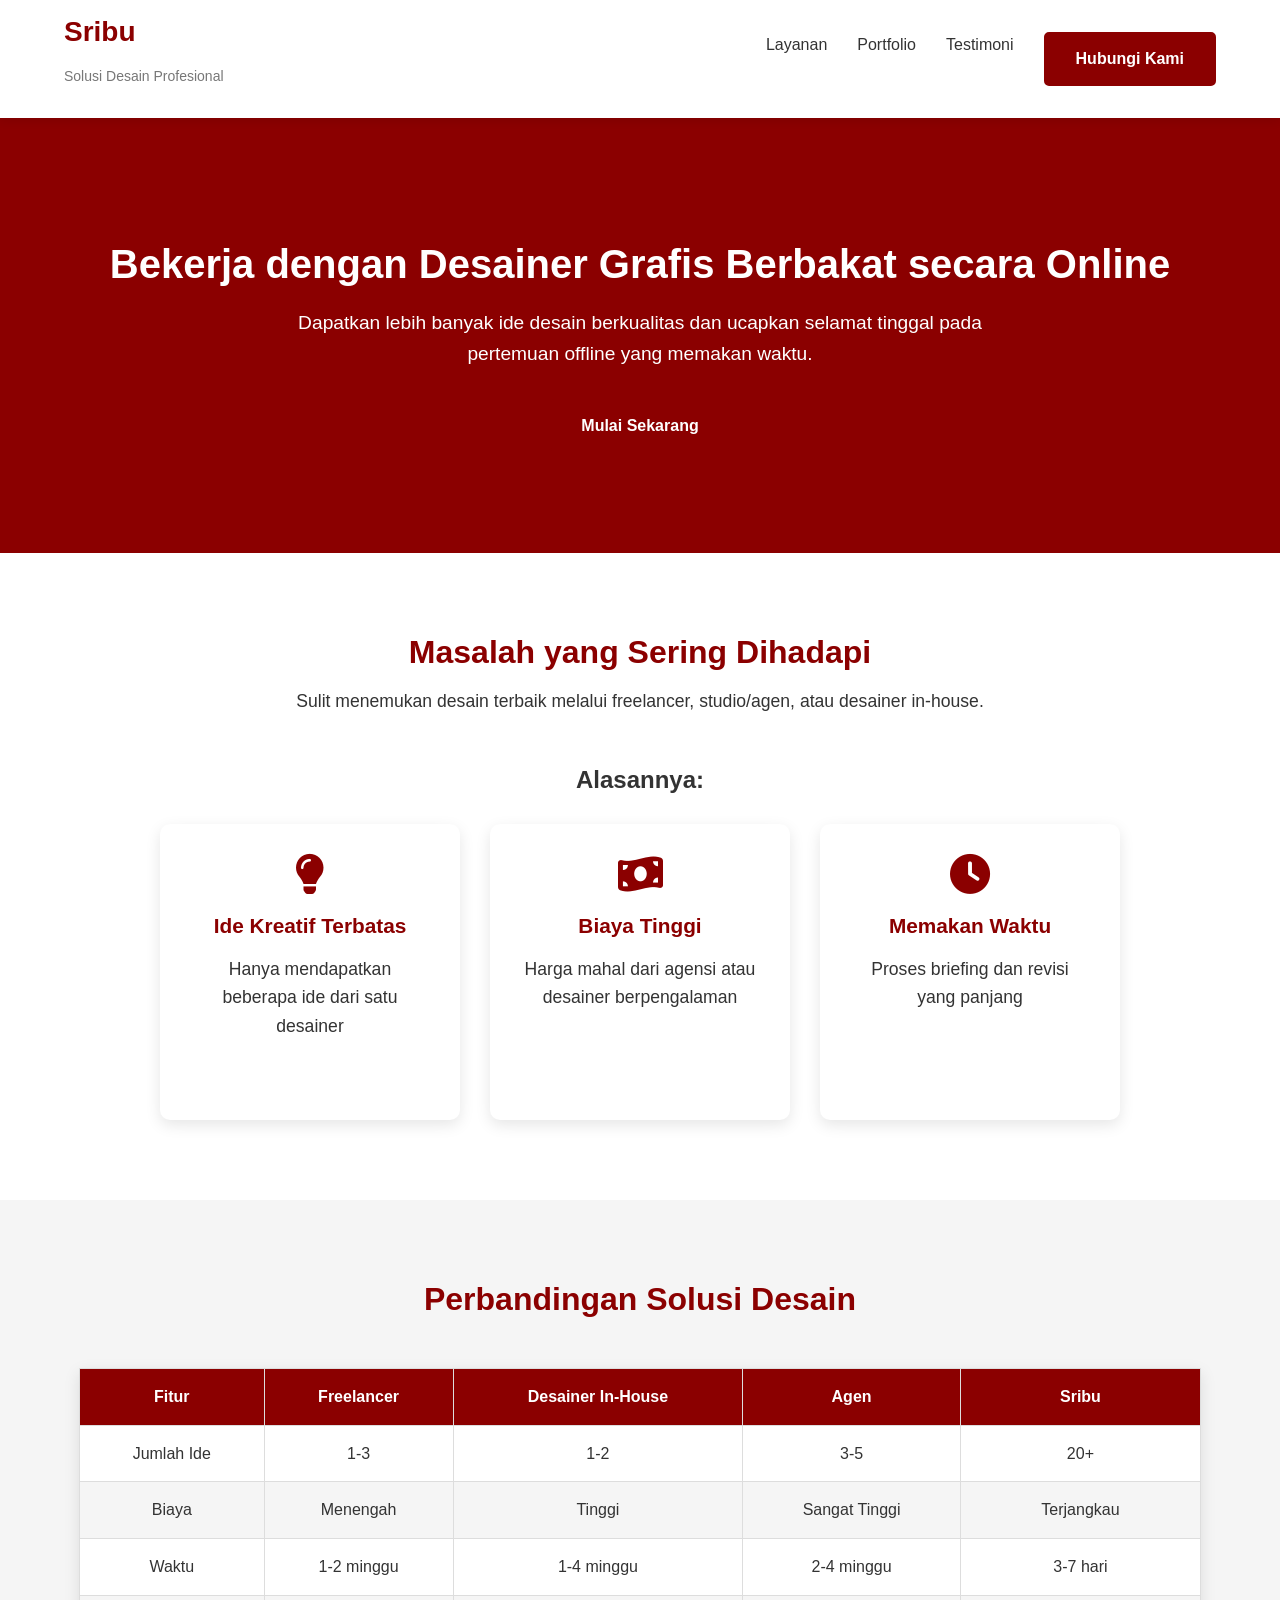
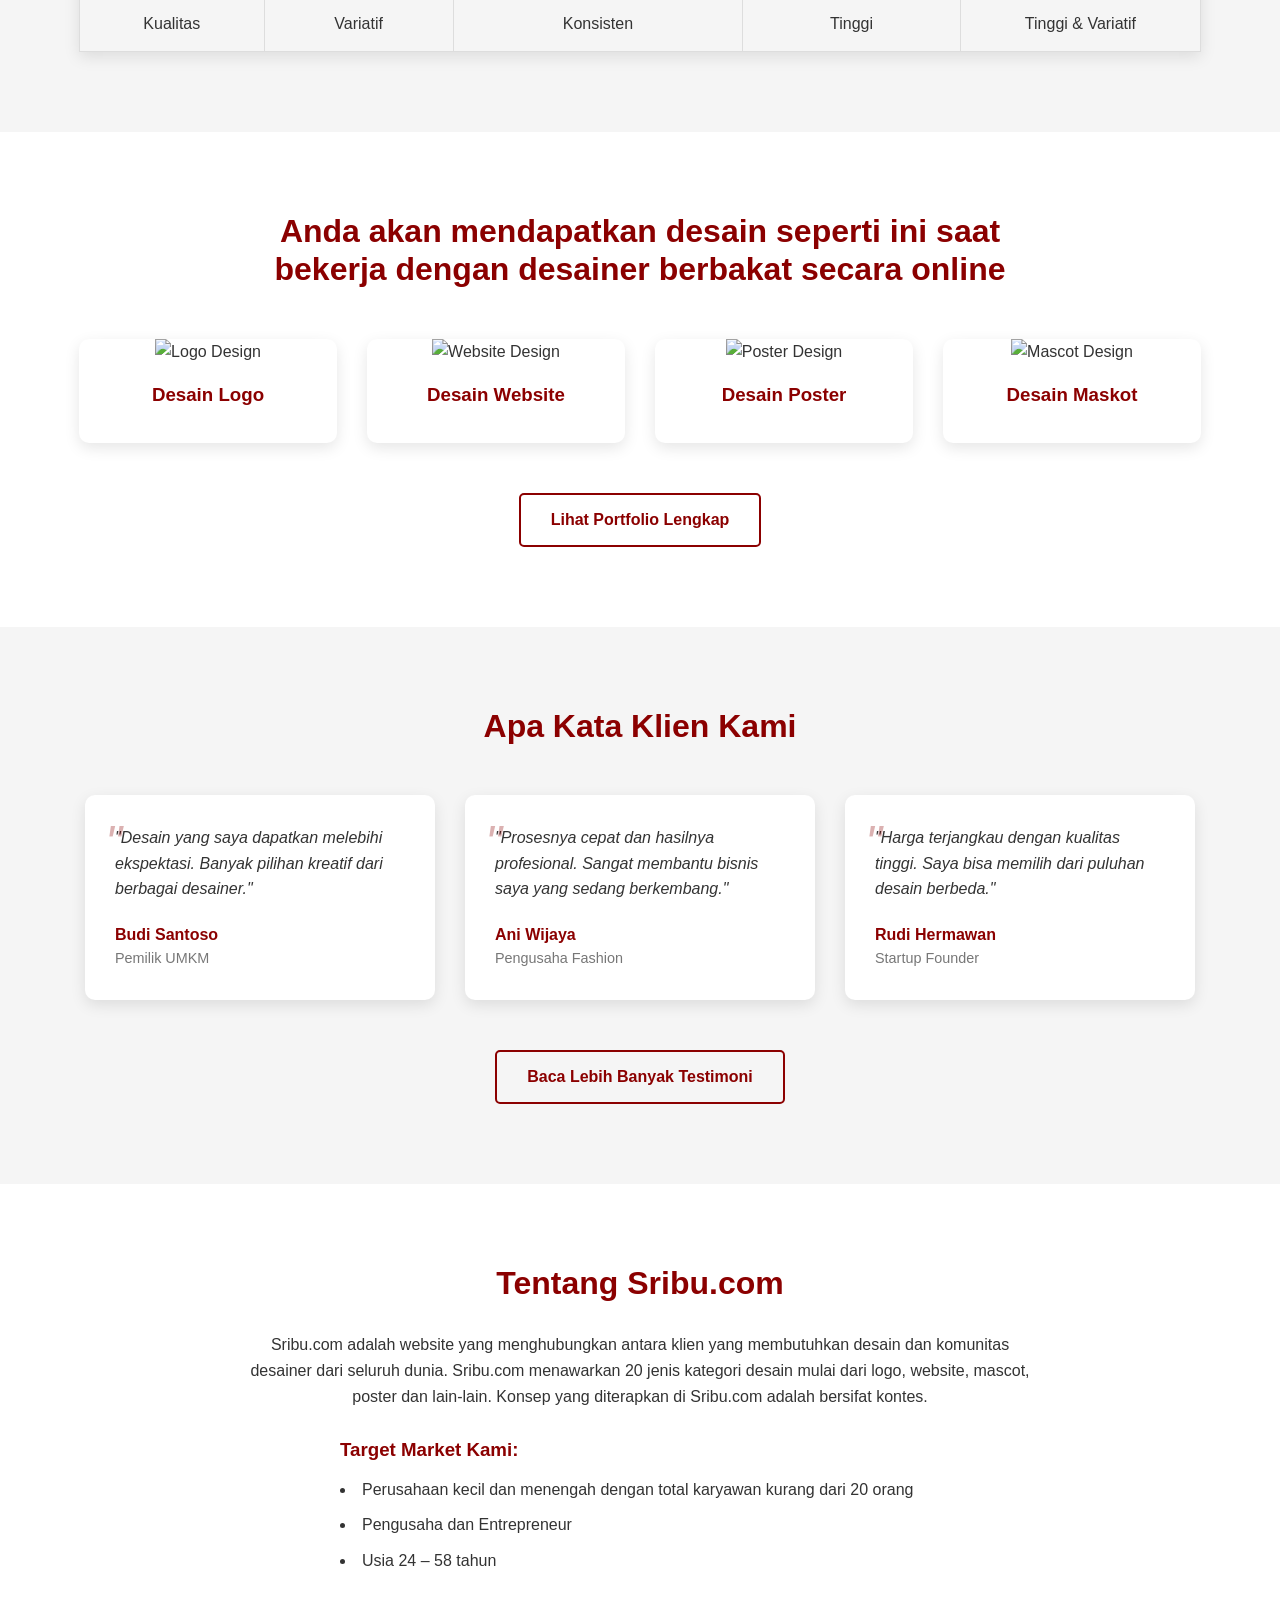
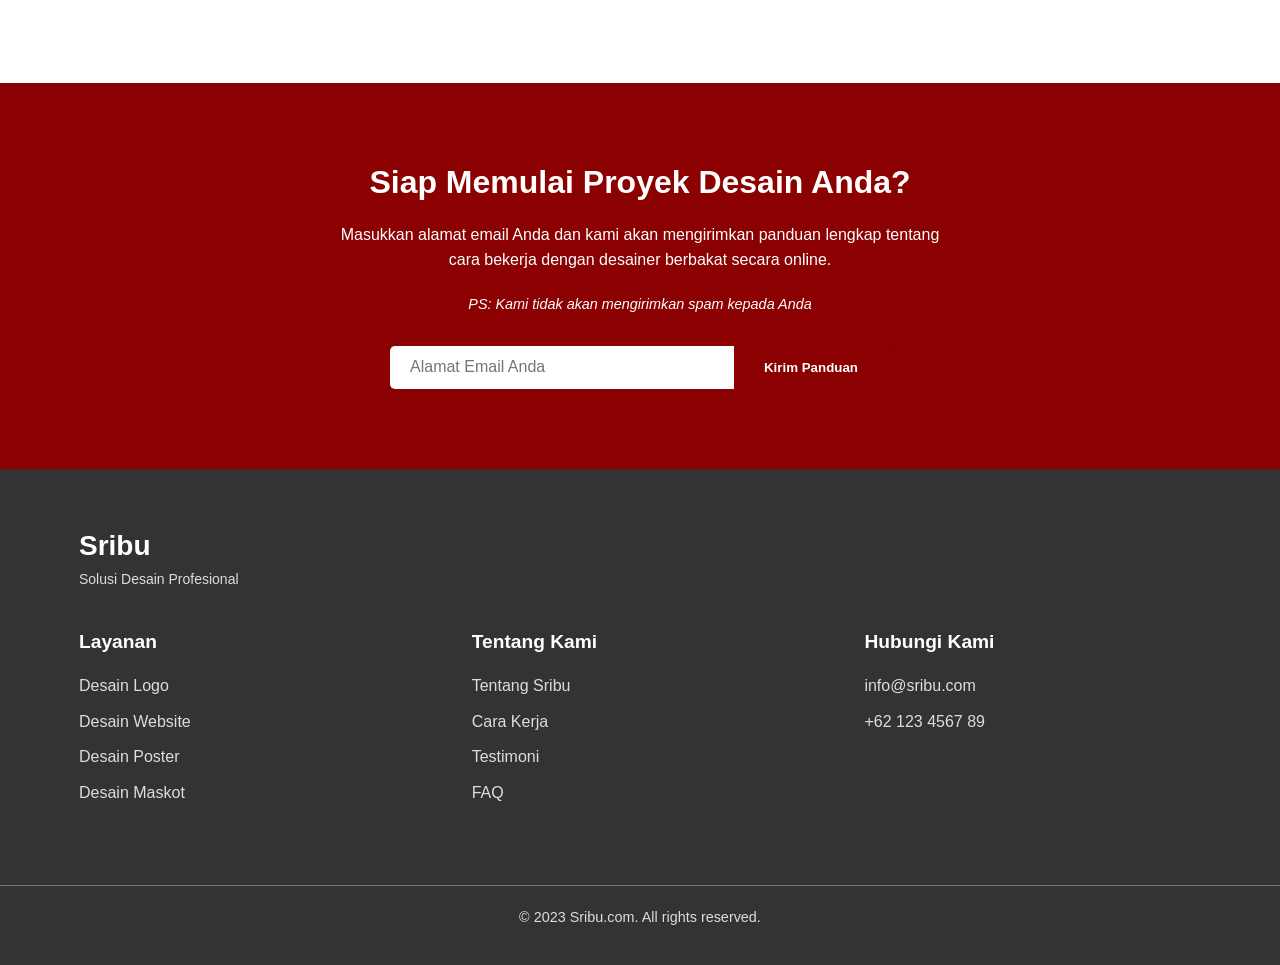
==== index.html @ cde631a0 "membuat portofolio sribu lencer" ====
<!DOCTYPE html>
<html lang="id">
<head>
    <meta charset="UTF-8">
    <meta name="viewport" content="width=device-width, initial-scale=1.0">
    <title>Sribu.com - Bekerja dengan Desainer Grafis Berbakat secara Online</title>
    <link rel="stylesheet" href="styles.css">
    <link rel="stylesheet" href="https://cdnjs.cloudflare.com/ajax/libs/font-awesome/6.0.0-beta3/css/all.min.css">
</head>
<body>
    <header>
        <div class="container">
            <div class="logo">
                <h1>Sribu</h1>
                <p>Solusi Desain Profesional</p>
            </div>
            <nav>
                <ul>
                    <li><a href="#services">Layanan</a></li>
                    <li><a href="#portfolio">Portfolio</a></li>
                    <li><a href="#testimonials">Testimoni</a></li>
                    <li><a href="#contact" class="cta-button">Hubungi Kami</a></li>
                </ul>
            </nav>
        </div>
    </header>

    <section class="hero">
        <div class="container">
            <h1>Bekerja dengan Desainer Grafis Berbakat secara Online</h1>
            <p class="subheading">Dapatkan lebih banyak ide desain berkualitas dan ucapkan selamat tinggal pada pertemuan offline yang memakan waktu.</p>
            <a href="#contact" class="cta-button">Mulai Sekarang</a>
        </div>
    </section>

    <section id="problem" class="problem-section">
        <div class="container">
            <h2>Masalah yang Sering Dihadapi</h2>
            <p>Sulit menemukan desain terbaik melalui freelancer, studio/agen, atau desainer in-house.</p>
            
            <div class="reasons">
                <h3>Alasannya:</h3>
                <div class="reason-cards">
                    <div class="card">
                        <i class="fas fa-lightbulb"></i>
                        <h4>Ide Kreatif Terbatas</h4>
                        <p>Hanya mendapatkan beberapa ide dari satu desainer</p>
                    </div>
                    <div class="card">
                        <i class="fas fa-money-bill-wave"></i>
                        <h4>Biaya Tinggi</h4>
                        <p>Harga mahal dari agensi atau desainer berpengalaman</p>
                    </div>
                    <div class="card">
                        <i class="fas fa-clock"></i>
                        <h4>Memakan Waktu</h4>
                        <p>Proses briefing dan revisi yang panjang</p>
                    </div>
                </div>
            </div>
        </div>
    </section>

    <section id="comparison" class="comparison-section">
        <div class="container">
            <h2>Perbandingan Solusi Desain</h2>
            <div class="comparison-table">
                <table>
                    <thead>
                        <tr>
                            <th>Fitur</th>
                            <th>Freelancer</th>
                            <th>Desainer In-House</th>
                            <th>Agen</th>
                            <th>Sribu</th>
                        </tr>
                    </thead>
                    <tbody>
                        <tr>
                            <td>Jumlah Ide</td>
                            <td>1-3</td>
                            <td>1-2</td>
                            <td>3-5</td>
                            <td>20+</td>
                        </tr>
                        <tr>
                            <td>Biaya</td>
                            <td>Menengah</td>
                            <td>Tinggi</td>
                            <td>Sangat Tinggi</td>
                            <td>Terjangkau</td>
                        </tr>
                        <tr>
                            <td>Waktu</td>
                            <td>1-2 minggu</td>
                            <td>1-4 minggu</td>
                            <td>2-4 minggu</td>
                            <td>3-7 hari</td>
                        </tr>
                        <tr>
                            <td>Kualitas</td>
                            <td>Variatif</td>
                            <td>Konsisten</td>
                            <td>Tinggi</td>
                            <td>Tinggi & Variatif</td>
                        </tr>
                    </tbody>
                </table>
            </div>
        </div>
    </section>

    <section id="portfolio" class="portfolio-section">
        <div class="container">
            <h2>Anda akan mendapatkan desain seperti ini saat bekerja dengan desainer berbakat secara online</h2>
            <div class="portfolio-grid">
                <div class="portfolio-item">
                    <img src="https://via.placeholder.com/300x200?text=Logo+Design" alt="Logo Design">
                    <h3>Desain Logo</h3>
                </div>
                <div class="portfolio-item">
                    <img src="https://via.placeholder.com/300x200?text=Website+Design" alt="Website Design">
                    <h3>Desain Website</h3>
                </div>
                <div class="portfolio-item">
                    <img src="https://via.placeholder.com/300x200?text=Poster+Design" alt="Poster Design">
                    <h3>Desain Poster</h3>
                </div>
                <div class="portfolio-item">
                    <img src="https://via.placeholder.com/300x200?text=Mascot+Design" alt="Mascot Design">
                    <h3>Desain Maskot</h3>
                </div>
            </div>
            <a href="https://www.sribu.com/id/portfolio" class="cta-button-outline" target="_blank">Lihat Portfolio Lengkap</a>
        </div>
    </section>

    <section id="testimonials" class="testimonials-section">
        <div class="container">
            <h2>Apa Kata Klien Kami</h2>
            <div class="testimonial-cards">
                <div class="testimonial-card">
                    <div class="quote">"Desain yang saya dapatkan melebihi ekspektasi. Banyak pilihan kreatif dari berbagai desainer."</div>
                    <div class="client">
                        <div class="client-name">Budi Santoso</div>
                        <div class="client-company">Pemilik UMKM</div>
                    </div>
                </div>
                <div class="testimonial-card">
                    <div class="quote">"Prosesnya cepat dan hasilnya profesional. Sangat membantu bisnis saya yang sedang berkembang."</div>
                    <div class="client">
                        <div class="client-name">Ani Wijaya</div>
                        <div class="client-company">Pengusaha Fashion</div>
                    </div>
                </div>
                <div class="testimonial-card">
                    <div class="quote">"Harga terjangkau dengan kualitas tinggi. Saya bisa memilih dari puluhan desain berbeda."</div>
                    <div class="client">
                        <div class="client-name">Rudi Hermawan</div>
                        <div class="client-company">Startup Founder</div>
                    </div>
                </div>
            </div>
            <a href="https://www.sribu.com/id/testimonials" class="cta-button-outline" target="_blank">Baca Lebih Banyak Testimoni</a>
        </div>
    </section>

    <section id="about" class="about-section">
        <div class="container">
            <h2>Tentang Sribu.com</h2>
            <p>Sribu.com adalah website yang menghubungkan antara klien yang membutuhkan desain dan komunitas desainer dari seluruh dunia. Sribu.com menawarkan 20 jenis kategori desain mulai dari logo, website, mascot, poster dan lain-lain. Konsep yang diterapkan di Sribu.com adalah bersifat kontes.</p>
            
            <div class="target-market">
                <h3>Target Market Kami:</h3>
                <ul>
                    <li>Perusahaan kecil dan menengah dengan total karyawan kurang dari 20 orang</li>
                    <li>Pengusaha dan Entrepreneur</li>
                    <li>Usia 24 – 58 tahun</li>
                </ul>
            </div>
        </div>
    </section>

    <section id="contact" class="contact-section">
        <div class="container">
            <h2>Siap Memulai Proyek Desain Anda?</h2>
            <p>Masukkan alamat email Anda dan kami akan mengirimkan panduan lengkap tentang cara bekerja dengan desainer berbakat secara online.</p>
            <p class="small-text"><em>PS: Kami tidak akan mengirimkan spam kepada Anda</em></p>
            
            <form id="email-form">
                <input type="email" placeholder="Alamat Email Anda" required>
                <button type="submit" class="cta-button">Kirim Panduan</button>
            </form>
        </div>
    </section>

    <footer>
        <div class="container">
            <div class="footer-logo">
                <h2>Sribu</h2>
                <p>Solusi Desain Profesional</p>
            </div>
            <div class="footer-links">
                <div class="links-column">
                    <h3>Layanan</h3>
                    <ul>
                        <li><a href="#">Desain Logo</a></li>
                        <li><a href="#">Desain Website</a></li>
                        <li><a href="#">Desain Poster</a></li>
                        <li><a href="#">Desain Maskot</a></li>
                    </ul>
                </div>
                <div class="links-column">
                    <h3>Tentang Kami</h3>
                    <ul>
                        <li><a href="#">Tentang Sribu</a></li>
                        <li><a href="#">Cara Kerja</a></li>
                        <li><a href="#">Testimoni</a></li>
                        <li><a href="#">FAQ</a></li>
                    </ul>
                </div>
                <div class="links-column">
                    <h3>Hubungi Kami</h3>
                    <ul>
                        <li><a href="mailto:info@sribu.com">info@sribu.com</a></li>
                        <li><a href="tel:+62123456789">+62 123 4567 89</a></li>
                    </ul>
                </div>
            </div>
        </div>
        <div class="copyright">
            <p>&copy; 2023 Sribu.com. All rights reserved.</p>
        </div>
    </footer>

    <script src="script.js"></script>
</body>
</html>
---- styles.css ----
/* Global Styles */
:root {
    --primary-color: #8B0000; /* Dark red */
    --secondary-color: #FFFFFF; /* White */
    --accent-color: #FF6B6B;
    --text-color: #333333;
    --light-gray: #F5F5F5;
    --medium-gray: #DDDDDD;
    --dark-gray: #777777;
}

* {
    margin: 0;
    padding: 0;
    box-sizing: border-box;
    font-family: 'Segoe UI', Tahoma, Geneva, Verdana, sans-serif;
}

body {
    color: var(--text-color);
    line-height: 1.6;
}

.container {
    width: 90%;
    max-width: 1200px;
    margin: 0 auto;
    padding: 0 15px;
}

h1, h2, h3, h4 {
    margin-bottom: 1rem;
    line-height: 1.2;
}

p {
    margin-bottom: 1rem;
}

a {
    text-decoration: none;
    color: inherit;
}

.cta-button {
    display: inline-block;
    background-color: var(--primary-color);
    color: var(--secondary-color);
    padding: 12px 30px;
    border-radius: 5px;
    font-weight: bold;
    transition: all 0.3s ease;
    border: 2px solid var(--primary-color);
}

.cta-button:hover {
    background-color: transparent;
    color: var(--primary-color);
}

.cta-button-outline {
    display: inline-block;
    background-color: transparent;
    color: var(--primary-color);
    padding: 12px 30px;
    border-radius: 5px;
    font-weight: bold;
    transition: all 0.3s ease;
    border: 2px solid var(--primary-color);
    margin-top: 20px;
}

.cta-button-outline:hover {
    background-color: var(--primary-color);
    color: var(--secondary-color);
}

/* Header Styles */
header {
    background-color: var(--secondary-color);
    box-shadow: 0 2px 10px rgba(0, 0, 0, 0.1);
    position: fixed;
    width: 100%;
    top: 0;
    z-index: 1000;
}

header .container {
    display: flex;
    justify-content: space-between;
    align-items: center;
    padding: 15px 0;
}

.logo h1 {
    color: var(--primary-color);
    font-size: 28px;
}

.logo p {
    color: var(--dark-gray);
    font-size: 14px;
}

nav ul {
    display: flex;
    list-style: none;
}

nav ul li {
    margin-left: 30px;
}

nav ul li a {
    font-weight: 500;
    transition: color 0.3s ease;
}

nav ul li a:hover {
    color: var(--primary-color);
}

/* Hero Section */
.hero {
    background-color: var(--primary-color);
    color: var(--secondary-color);
    text-align: center;
    padding: 180px 0 100px;
    margin-top: 60px;
}

.hero h1 {
    font-size: 2.5rem;
    margin-bottom: 20px;
}

.subheading {
    font-size: 1.2rem;
    max-width: 700px;
    margin: 0 auto 30px;
}

/* Problem Section */
.problem-section {
    padding: 80px 0;
    text-align: center;
}

.problem-section h2 {
    font-size: 2rem;
    color: var(--primary-color);
}

.problem-section p {
    font-size: 1.1rem;
    max-width: 800px;
    margin: 0 auto 50px;
}

.reasons h3 {
    font-size: 1.5rem;
    margin-bottom: 30px;
}

.reason-cards {
    display: flex;
    justify-content: center;
    flex-wrap: wrap;
    gap: 30px;
}

.card {
    background-color: var(--secondary-color);
    border-radius: 10px;
    padding: 30px;
    width: 300px;
    box-shadow: 0 5px 15px rgba(0, 0, 0, 0.1);
    transition: transform 0.3s ease;
}

.card:hover {
    transform: translateY(-10px);
}

.card i {
    font-size: 2.5rem;
    color: var(--primary-color);
    margin-bottom: 20px;
}

.card h4 {
    font-size: 1.3rem;
    color: var(--primary-color);
}

/* Comparison Section */
.comparison-section {
    padding: 80px 0;
    background-color: var(--light-gray);
}

.comparison-section h2 {
    text-align: center;
    font-size: 2rem;
    color: var(--primary-color);
    margin-bottom: 50px;
}

table {
    width: 100%;
    border-collapse: collapse;
    margin: 0 auto;
    box-shadow: 0 5px 15px rgba(0, 0, 0, 0.1);
    background-color: var(--secondary-color);
}

th, td {
    padding: 15px;
    text-align: center;
    border: 1px solid var(--medium-gray);
}

th {
    background-color: var(--primary-color);
    color: var(--secondary-color);
    font-weight: bold;
}

tr:nth-child(even) {
    background-color: var(--light-gray);
}

/* Portfolio Section */
.portfolio-section {
    padding: 80px 0;
    text-align: center;
}

.portfolio-section h2 {
    font-size: 2rem;
    color: var(--primary-color);
    max-width: 800px;
    margin: 0 auto 50px;
}

.portfolio-grid {
    display: grid;
    grid-template-columns: repeat(auto-fit, minmax(250px, 1fr));
    gap: 30px;
    margin-bottom: 30px;
}

.portfolio-item {
    background-color: var(--secondary-color);
    border-radius: 10px;
    overflow: hidden;
    box-shadow: 0 5px 15px rgba(0, 0, 0, 0.1);
    transition: transform 0.3s ease;
}

.portfolio-item:hover {
    transform: translateY(-10px);
}

.portfolio-item img {
    width: 100%;
    height: 200px;
    object-fit: cover;
}

.portfolio-item h3 {
    padding: 20px;
    color: var(--primary-color);
}

/* Testimonials Section */
.testimonials-section {
    padding: 80px 0;
    background-color: var(--light-gray);
    text-align: center;
}

.testimonials-section h2 {
    font-size: 2rem;
    color: var(--primary-color);
    margin-bottom: 50px;
}

.testimonial-cards {
    display: flex;
    justify-content: center;
    flex-wrap: wrap;
    gap: 30px;
    margin-bottom: 30px;
}

.testimonial-card {
    background-color: var(--secondary-color);
    border-radius: 10px;
    padding: 30px;
    width: 350px;
    box-shadow: 0 5px 15px rgba(0, 0, 0, 0.1);
    text-align: left;
}

.quote {
    font-style: italic;
    margin-bottom: 20px;
    position: relative;
}

.quote::before {
    content: '"';
    font-size: 3rem;
    color: var(--primary-color);
    opacity: 0.3;
    position: absolute;
    top: -20px;
    left: -10px;
}

.client-name {
    font-weight: bold;
    color: var(--primary-color);
}

.client-company {
    color: var(--dark-gray);
    font-size: 0.9rem;
}

/* About Section */
.about-section {
    padding: 80px 0;
    text-align: center;
}

.about-section h2 {
    font-size: 2rem;
    color: var(--primary-color);
    margin-bottom: 30px;
}

.about-section p {
    max-width: 800px;
    margin: 0 auto 30px;
}

.target-market {
    text-align: left;
    max-width: 600px;
    margin: 0 auto;
}

.target-market h3 {
    color: var(--primary-color);
    margin-bottom: 15px;
}

.target-market ul {
    list-style-position: inside;
    margin-bottom: 30px;
}

.target-market li {
    margin-bottom: 10px;
}

/* Contact Section */
.contact-section {
    padding: 80px 0;
    background-color: var(--primary-color);
    color: var(--secondary-color);
    text-align: center;
}

.contact-section h2 {
    font-size: 2rem;
    margin-bottom: 20px;
}

.contact-section p {
    max-width: 600px;
    margin: 0 auto 20px;
}

.small-text {
    font-size: 0.9rem;
    margin-bottom: 30px !important;
}

#email-form {
    display: flex;
    max-width: 500px;
    margin: 0 auto;
}

#email-form input {
    flex: 1;
    padding: 12px 20px;
    border: none;
    border-radius: 5px 0 0 5px;
    font-size: 1rem;
}

#email-form button {
    border-radius: 0 5px 5px 0;
    border-left: none;
}

/* Footer Styles */
footer {
    background-color: var(--text-color);
    color: var(--secondary-color);
    padding: 60px 0 0;
}

.footer-logo h2 {
    color: var(--secondary-color);
    font-size: 28px;
    margin-bottom: 5px;
}

.footer-logo p {
    color: var(--medium-gray);
    font-size: 14px;
}

.footer-links {
    display: flex;
    justify-content: space-between;
    flex-wrap: wrap;
    margin: 40px 0;
}

.links-column {
    width: 30%;
    margin-bottom: 30px;
}

.links-column h3 {
    color: var(--secondary-color);
    margin-bottom: 20px;
    font-size: 1.2rem;
}

.links-column ul {
    list-style: none;
}

.links-column ul li {
    margin-bottom: 10px;
}

.links-column ul li a {
    color: var(--medium-gray);
    transition: color 0.3s ease;
}

.links-column ul li a:hover {
    color: var(--secondary-color);
}

.copyright {
    text-align: center;
    padding: 20px 0;
    border-top: 1px solid var(--dark-gray);
    color: var(--medium-gray);
    font-size: 0.9rem;
}

/* Responsive Styles */
@media (max-width: 768px) {
    header .container {
        flex-direction: column;
        padding: 15px;
    }

    nav ul {
        margin-top: 15px;
    }

    nav ul li {
        margin-left: 15px;
    }

    .hero {
        padding: 150px 0 80px;
    }

    .hero h1 {
        font-size: 2rem;
    }

    .reason-cards {
        flex-direction: column;
        align-items: center;
    }

    .card {
        width: 100%;
        max-width: 350px;
    }

    .links-column {
        width: 100%;
    }

    #email-form {
        flex-direction: column;
    }

    #email-form input {
        border-radius: 5px;
        margin-bottom: 10px;
    }

    #email-form button {
        border-radius: 5px;
        width: 100%;
    }
}

@media (max-width: 480px) {
    nav ul {
        flex-direction: column;
        align-items: center;
    }

    nav ul li {
        margin: 5px 0;
    }

    .hero h1 {
        font-size: 1.8rem;
    }

    .subheading {
        font-size: 1rem;
    }

    table {
        font-size: 0.8rem;
    }

    th, td {
        padding: 8px;
    }
}
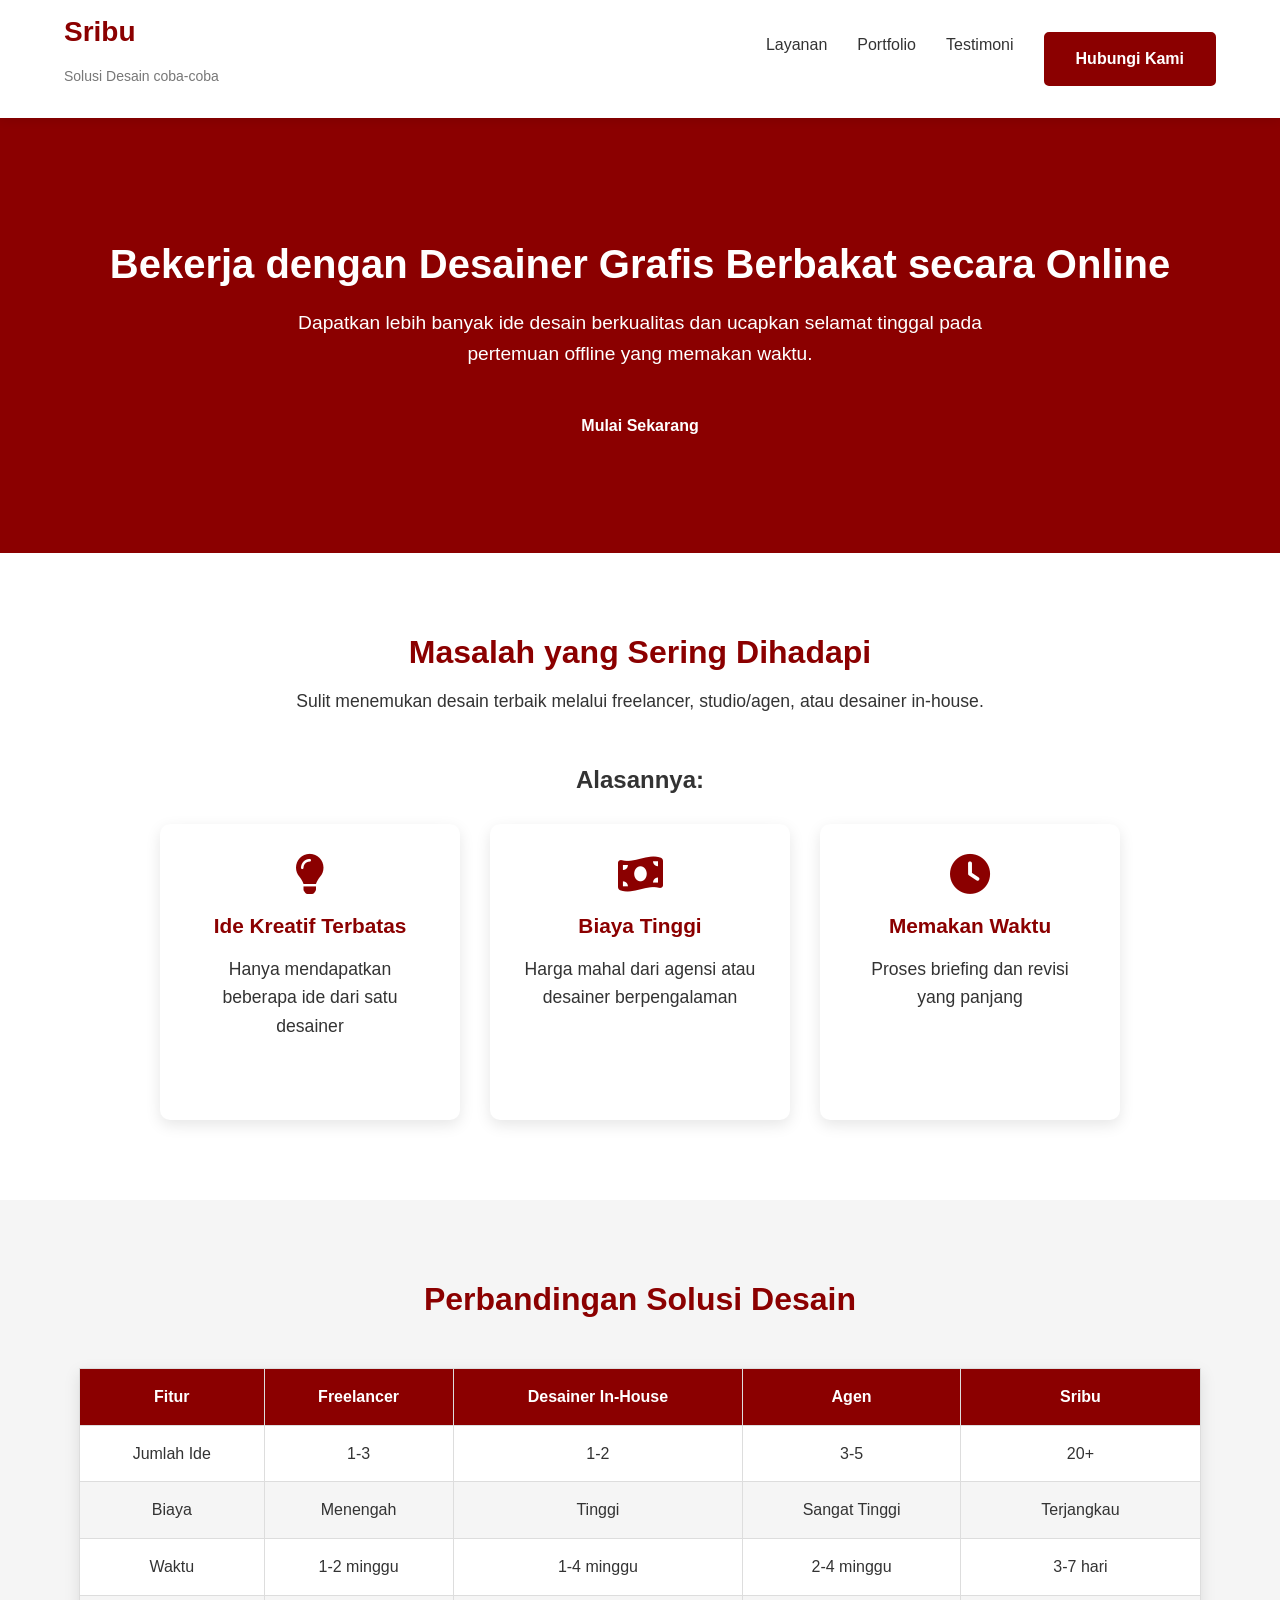
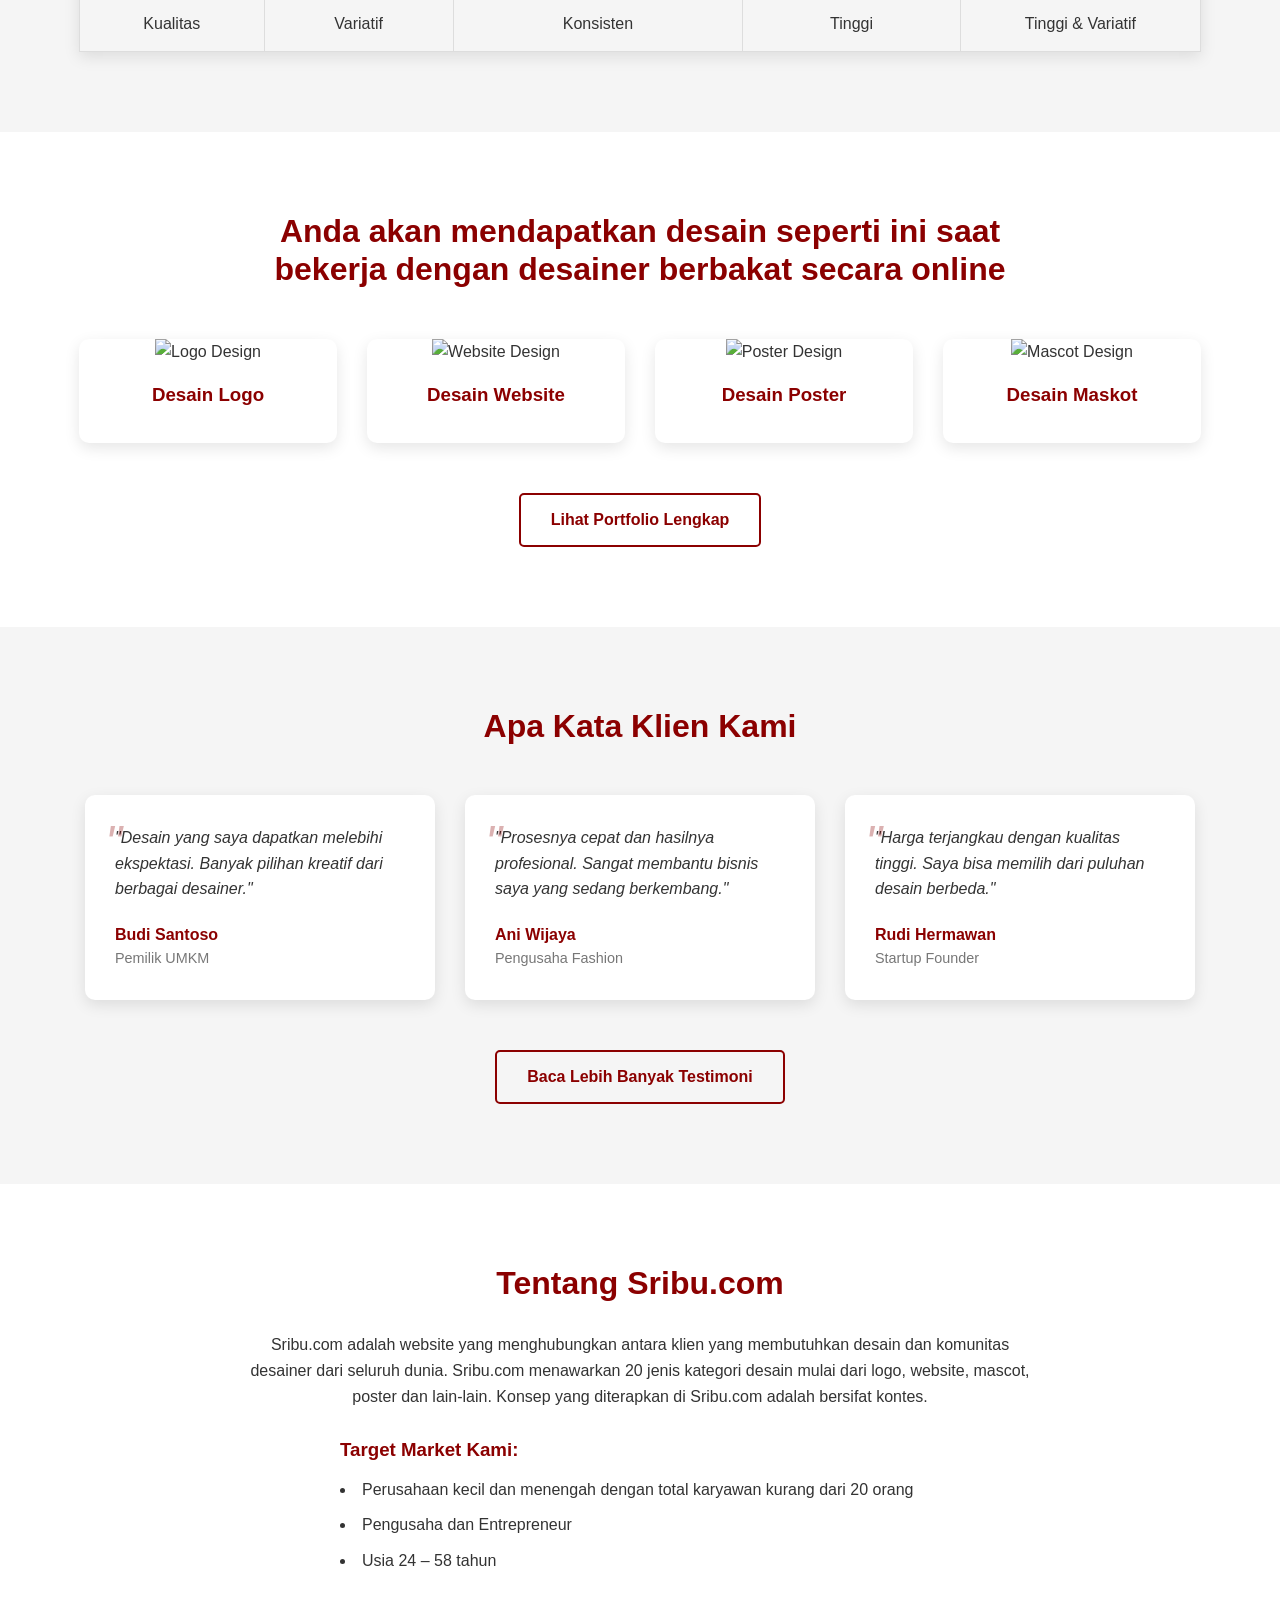
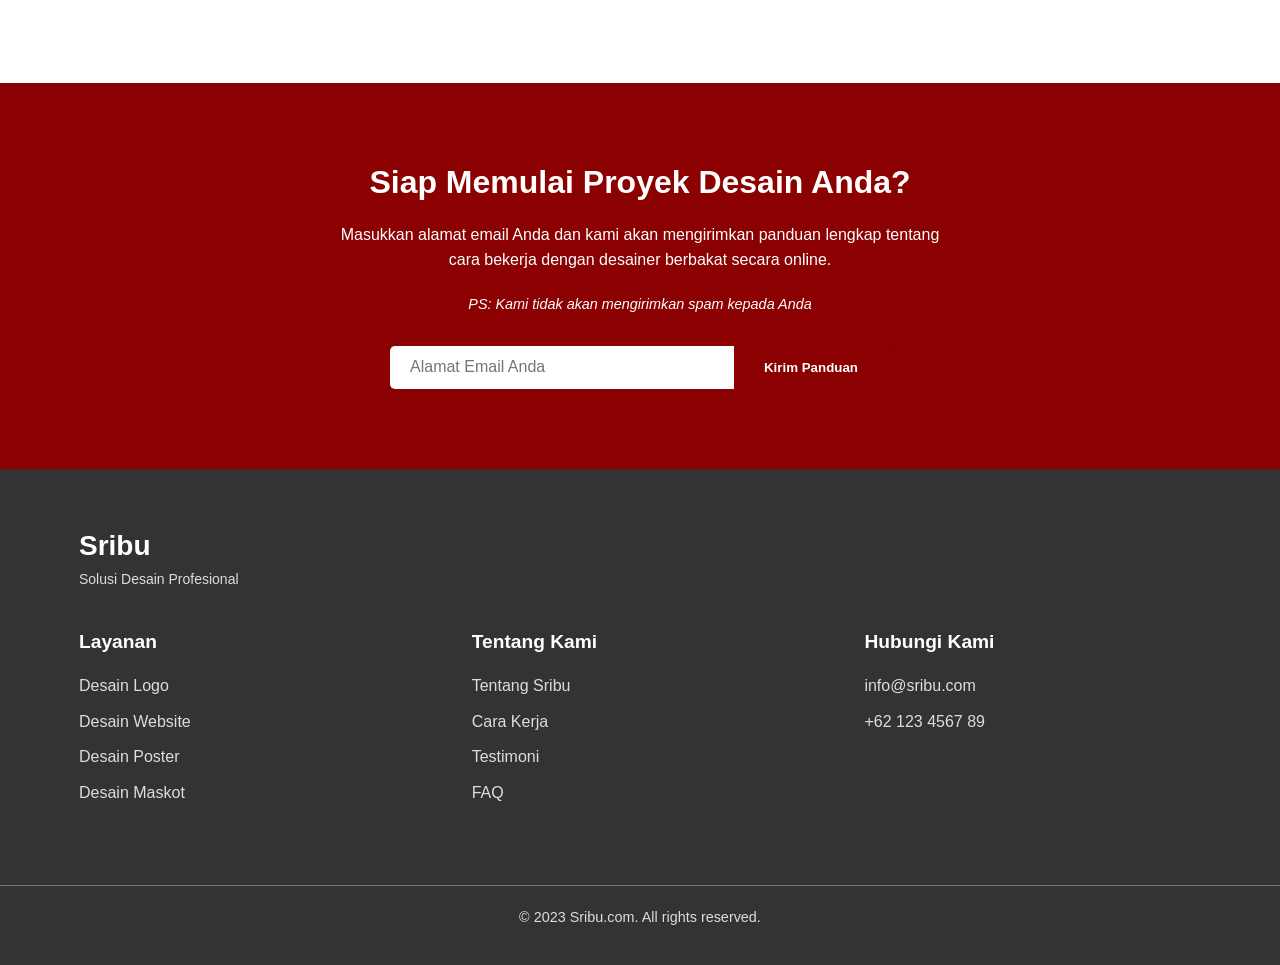
==== commit bbe522a3: "merubah nama menjadi coba-coba" ====
--- a/index.html
+++ b/index.html
@@ -12,7 +12,7 @@
         <div class="container">
             <div class="logo">
                 <h1>Sribu</h1>
-                <p>Solusi Desain Profesional</p>
+                <p>Solusi Desain coba-coba</p>
             </div>
             <nav>
                 <ul>
@@ -235,4 +235,4 @@
 
     <script src="script.js"></script>
 </body>
-</html>+</html>
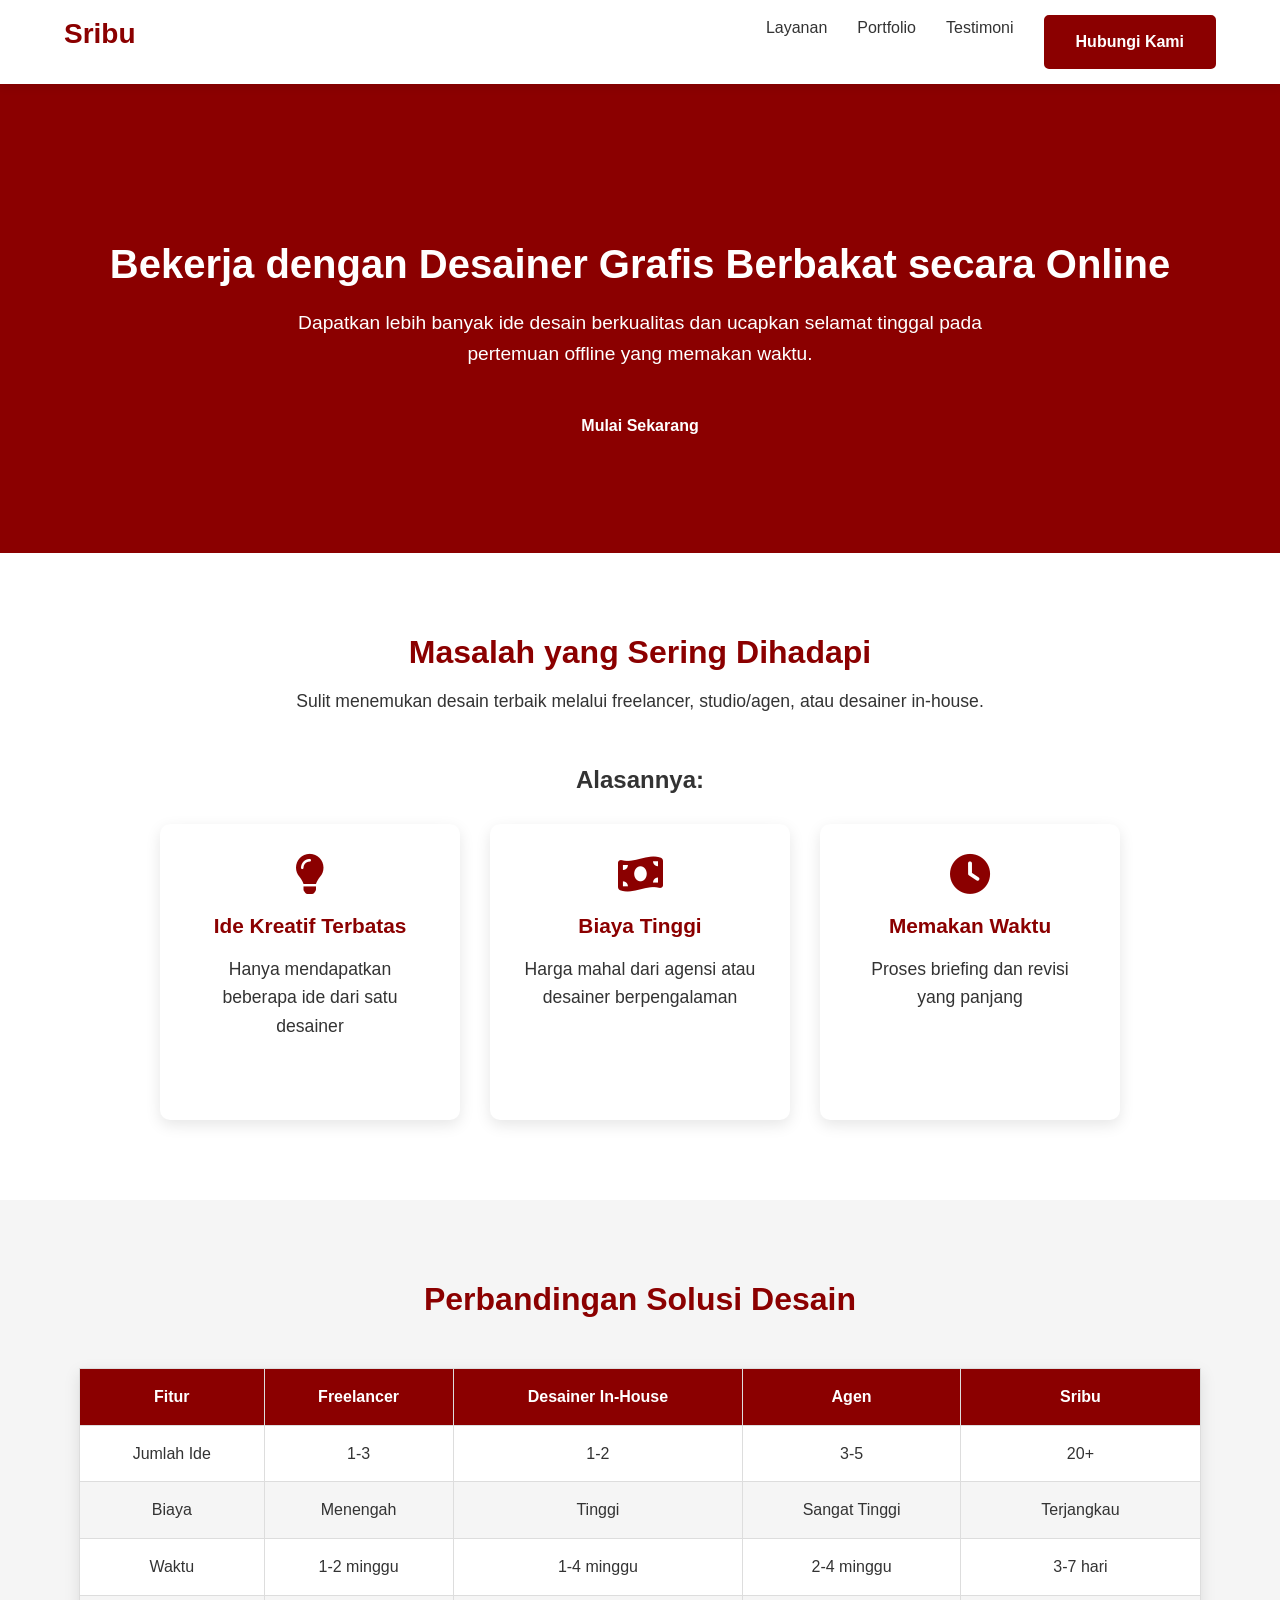
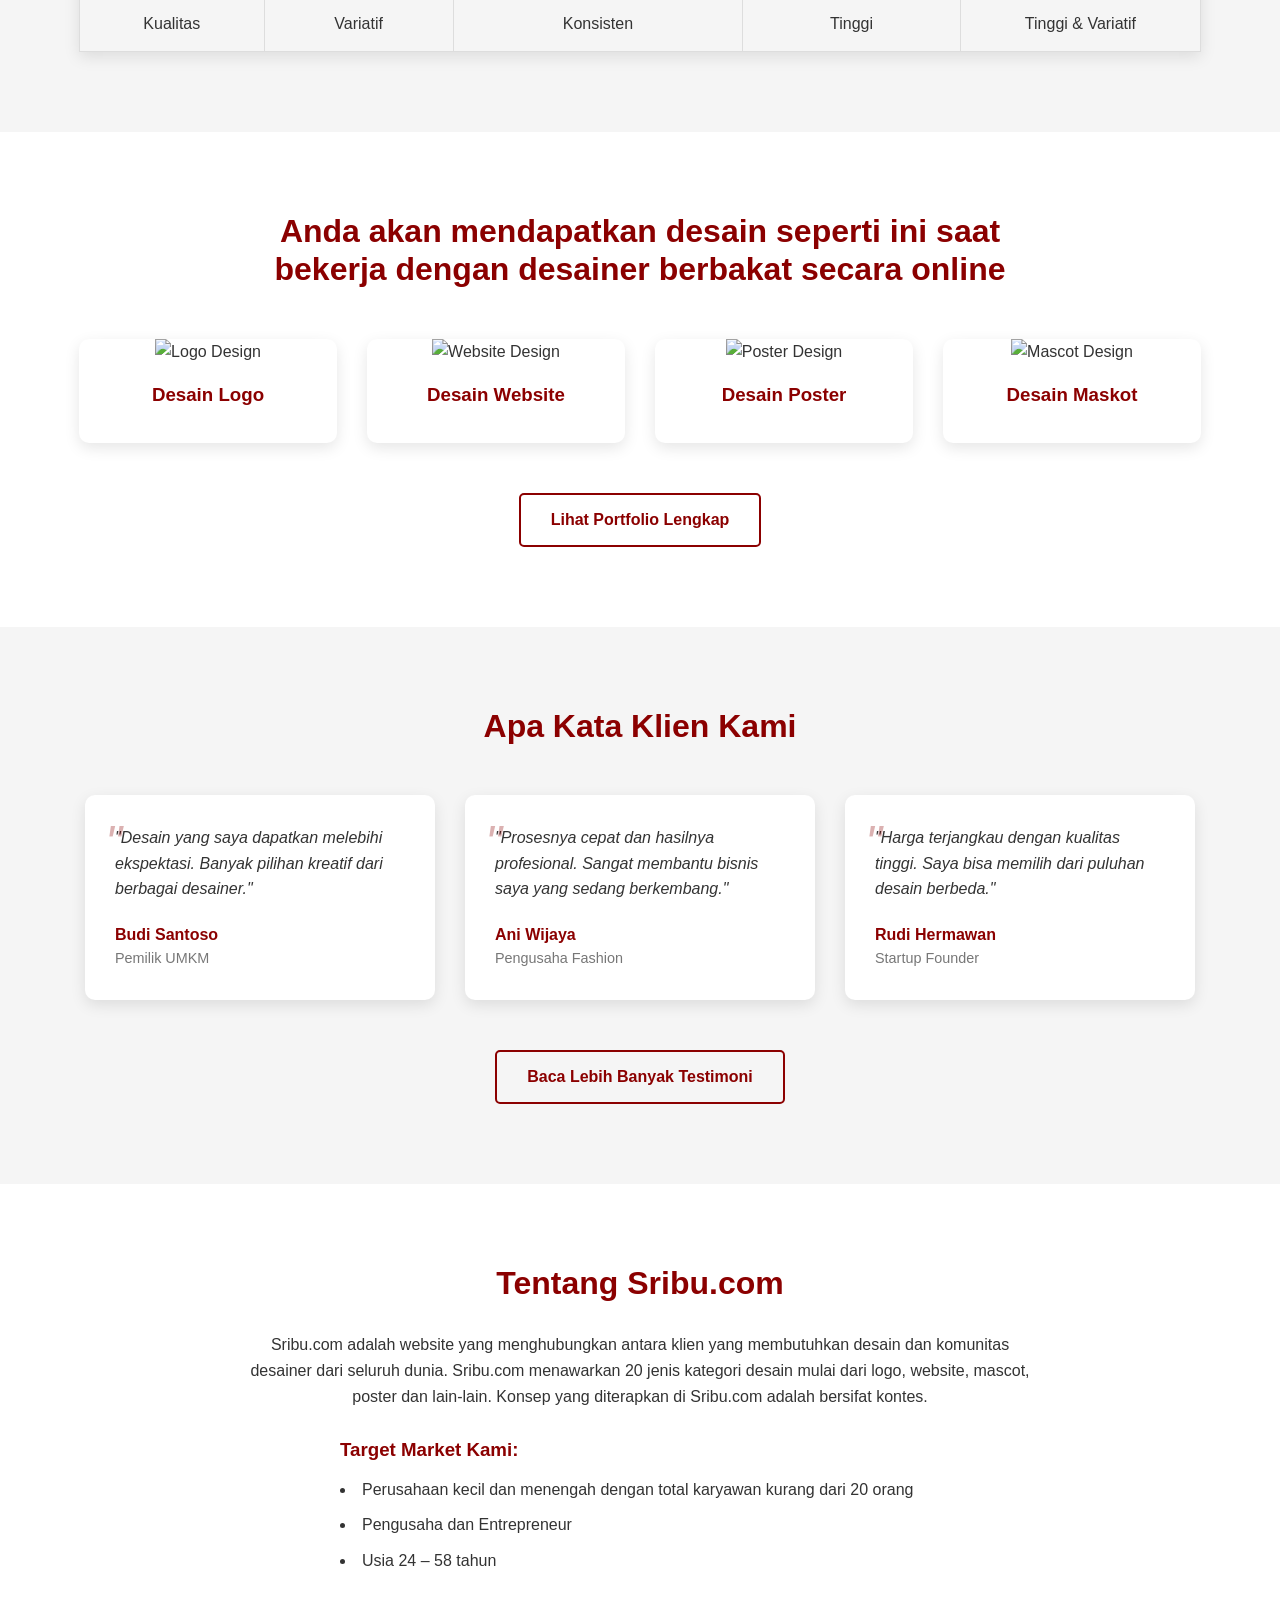
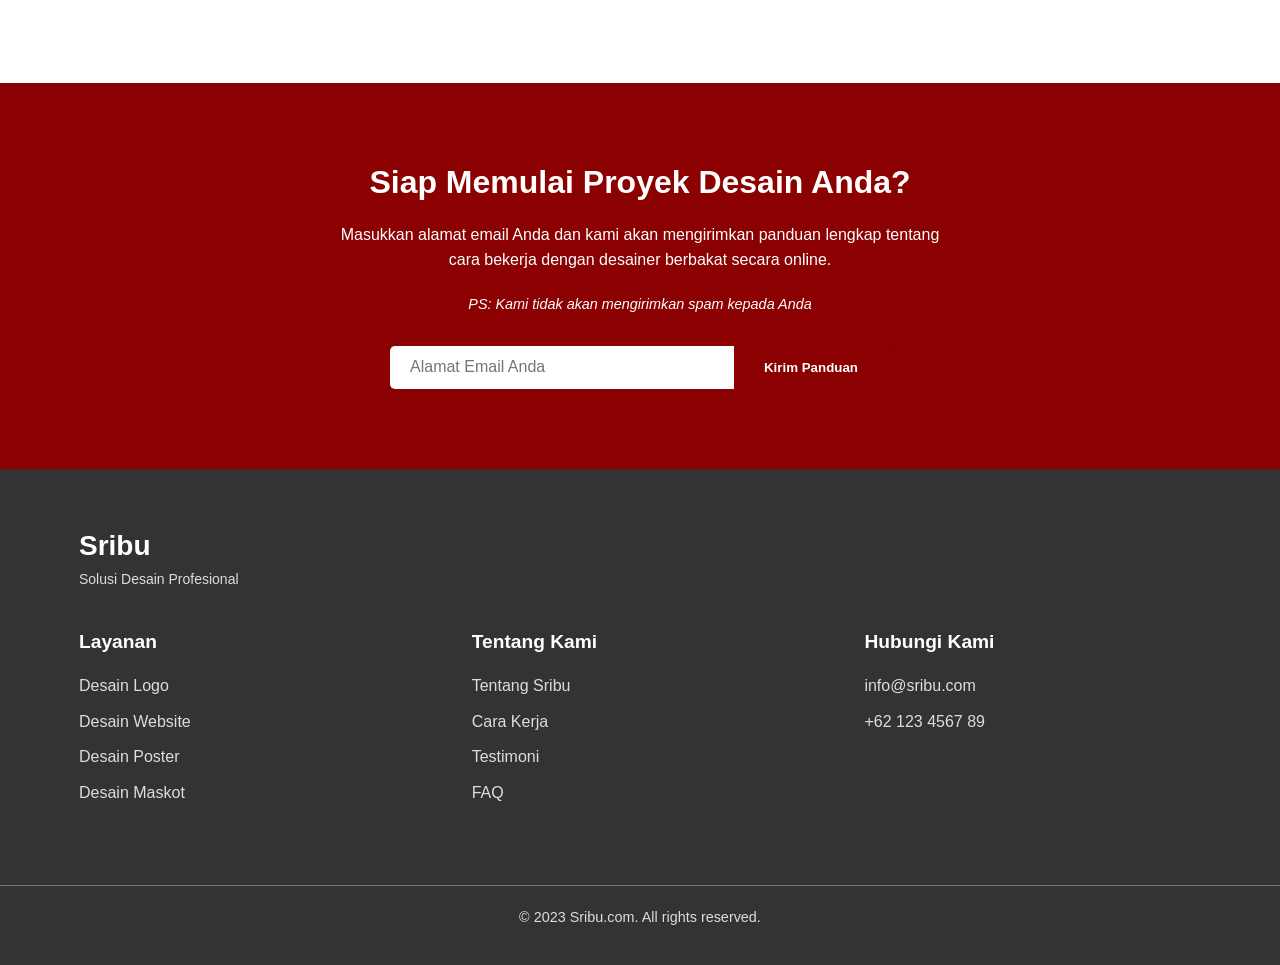
==== commit aa92f4b3: "menghapus paragraf" ====
--- a/index.html
+++ b/index.html
@@ -12,7 +12,7 @@
         <div class="container">
             <div class="logo">
                 <h1>Sribu</h1>
-                <p>Solusi Desain coba-coba</p>
+                
             </div>
             <nav>
                 <ul>
@@ -235,4 +235,4 @@
 
     <script src="script.js"></script>
 </body>
-</html>
+</html>
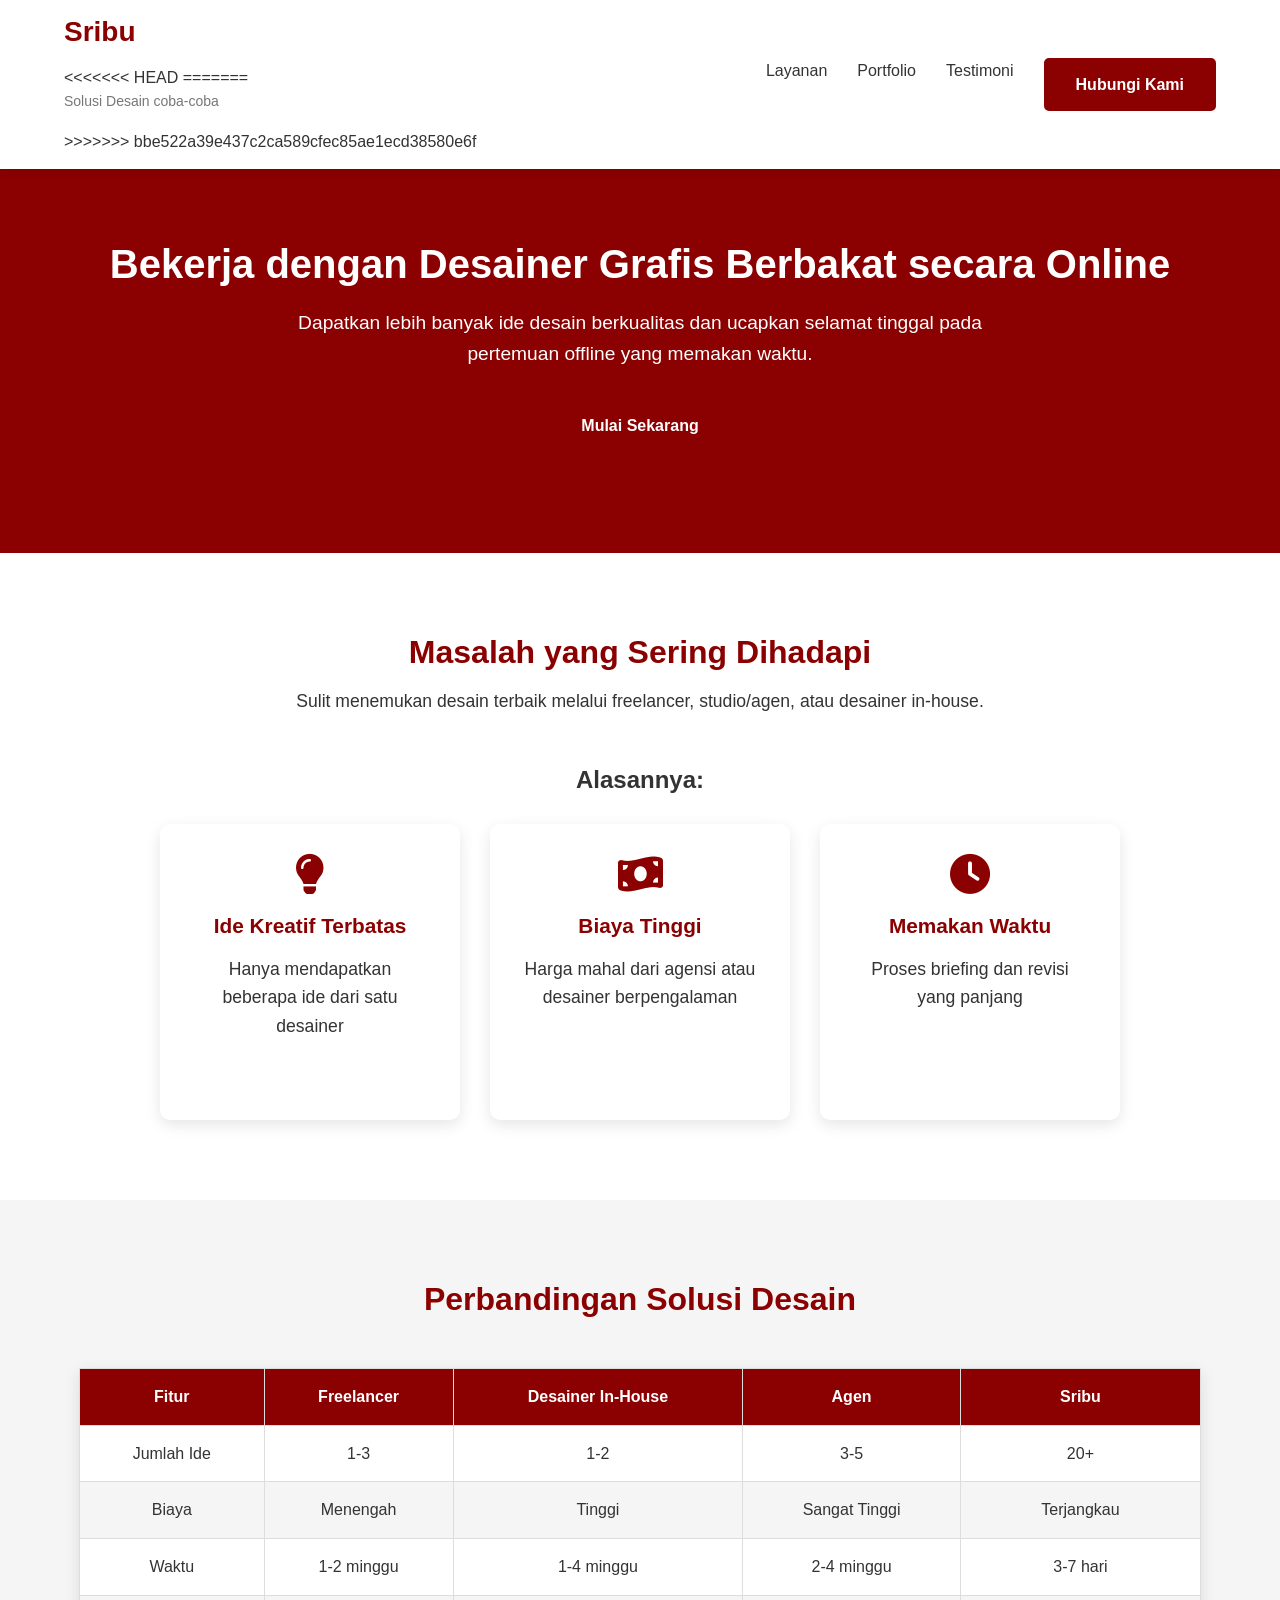
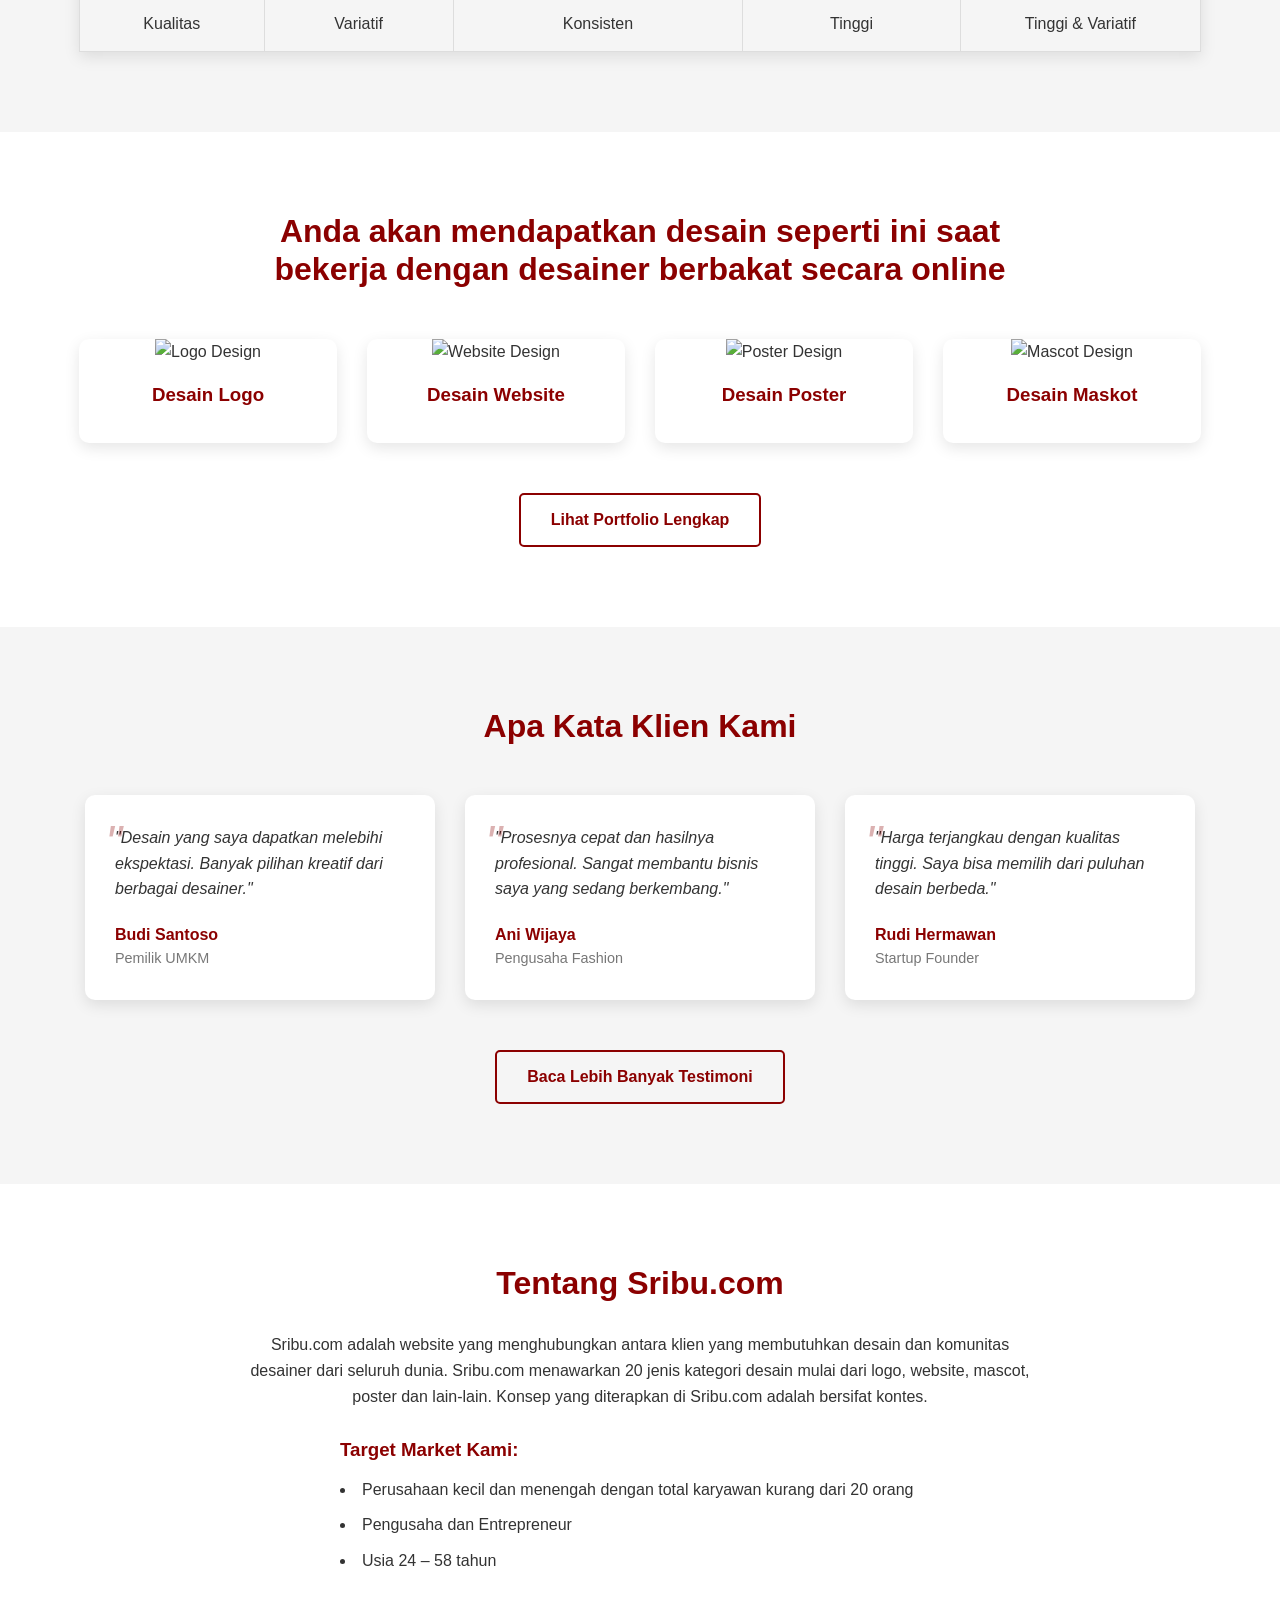
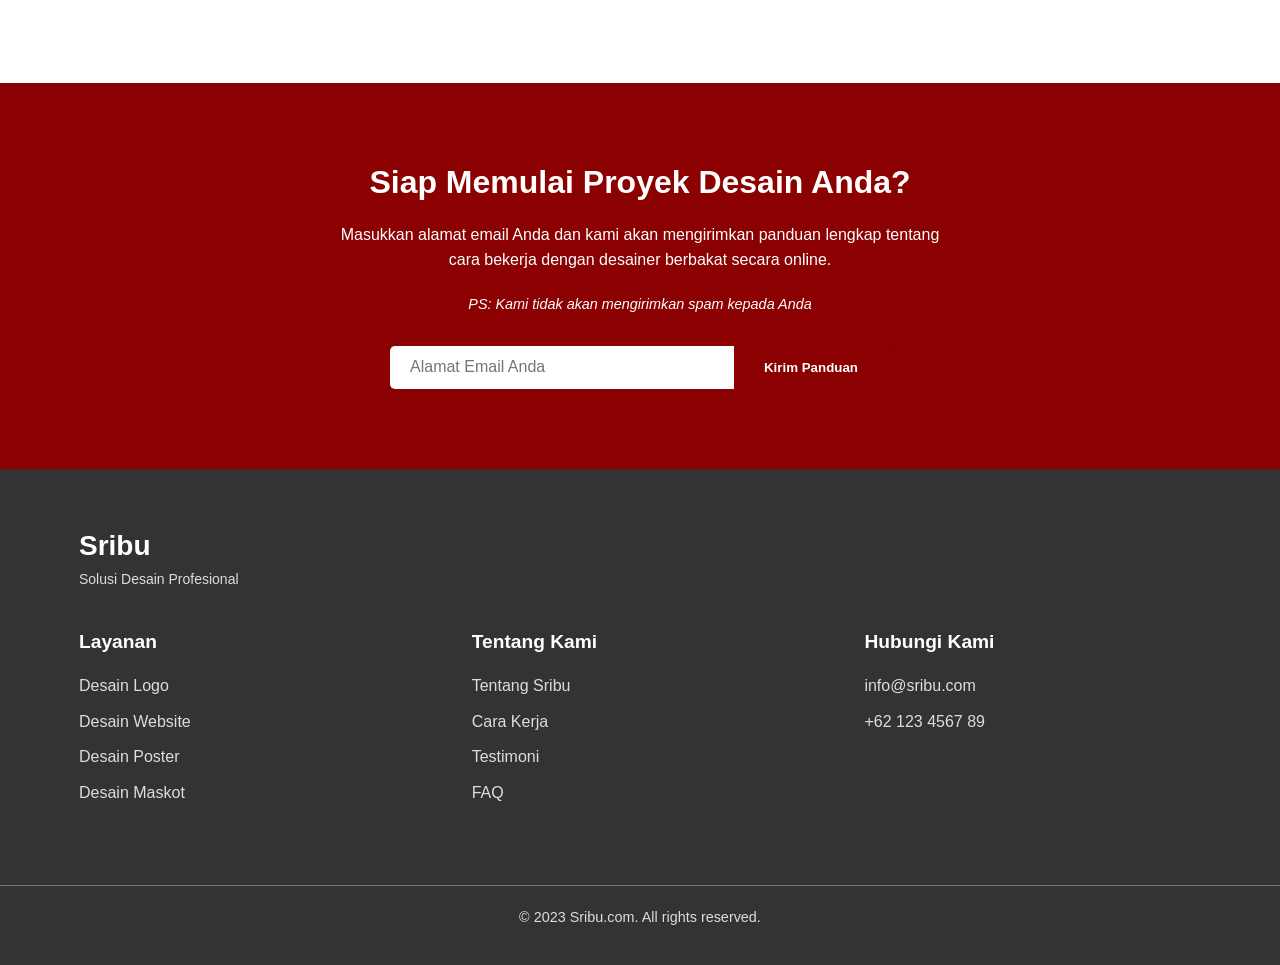
==== commit caac0614: "fixing konfilik halaman index.html" ====
--- a/index.html
+++ b/index.html
@@ -12,7 +12,11 @@
         <div class="container">
             <div class="logo">
                 <h1>Sribu</h1>
+<<<<<<< HEAD
                 
+=======
+                <p>Solusi Desain coba-coba</p>
+>>>>>>> bbe522a39e437c2ca589cfec85ae1ecd38580e6f
             </div>
             <nav>
                 <ul>
@@ -235,4 +239,4 @@
 
     <script src="script.js"></script>
 </body>
-</html>+</html>
